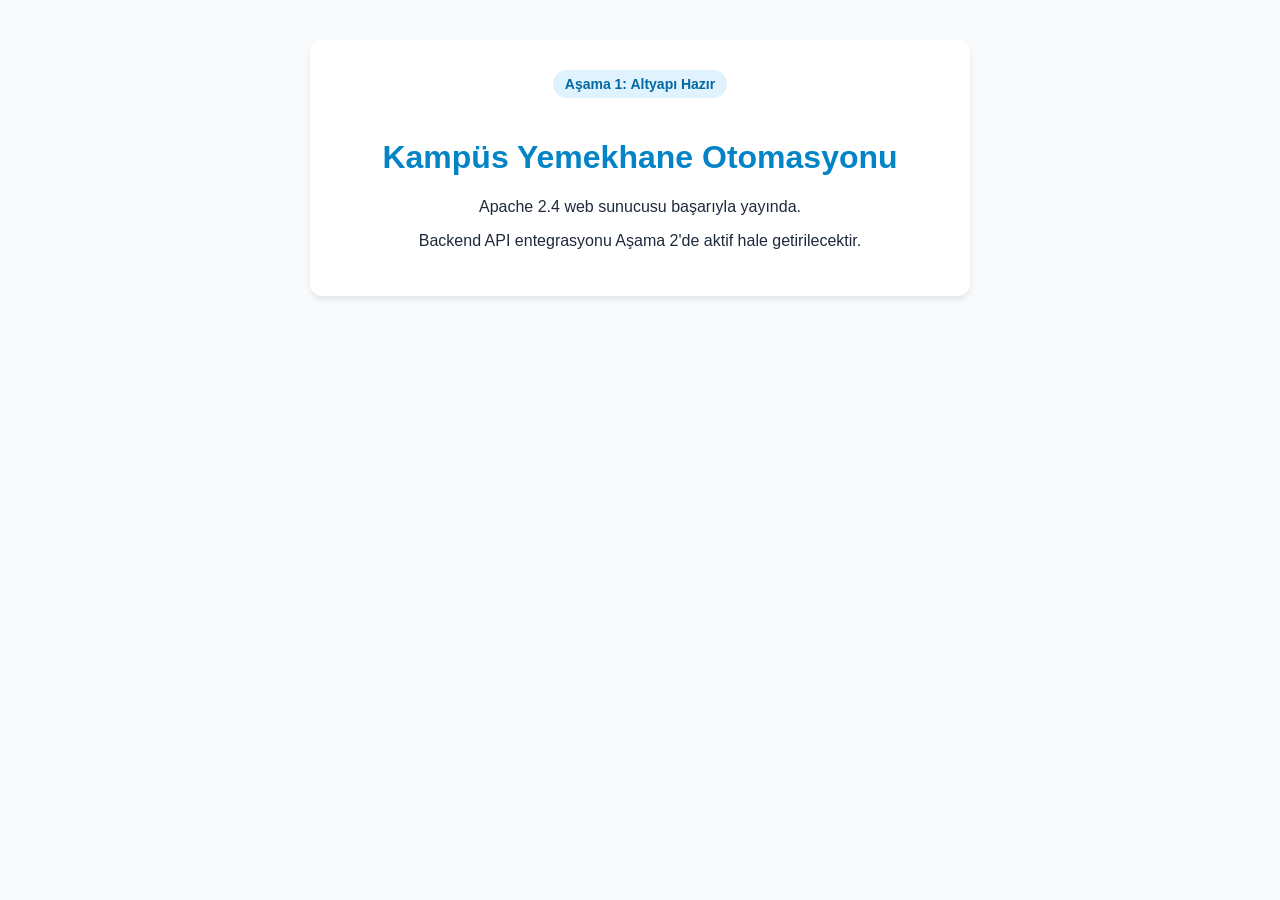
==== frontend/index.html @ dc7d5990 "feat(asama-1): docker compose altyapisi, sema, ornek veri ve GTID replikasyon kurulumu" ====
<!DOCTYPE html>
<html lang="tr">
<head>
    <meta charset="UTF-8">
    <meta name="viewport" content="width=device-width, initial-scale=1.0">
    <title>Kampüs Yemekhane Otomasyonu</title>
    <style>
        body {
            font-family: -apple-system, BlinkMacSystemFont, "Segoe UI", Roboto, sans-serif;
            margin: 0;
            padding: 40px 20px;
            background: #f8fafc;
            color: #1e293b;
            text-align: center;
        }
        .container {
            max-width: 600px;
            margin: 0 auto;
            background: #ffffff;
            padding: 30px;
            border-radius: 12px;
            box-shadow: 0 4px 6px -1px rgba(0, 0, 0, 0.1);
        }
        h1 { color: #0284c7; }
        .badge {
            display: inline-block;
            background: #e0f2fe;
            color: #0369a1;
            padding: 6px 12px;
            border-radius: 9999px;
            font-size: 14px;
            font-weight: 600;
            margin-bottom: 20px;
        }
    </style>
</head>
<body>
    <div class="container">
        <span class="badge">Aşama 1: Altyapı Hazır</span>
        <h1>Kampüs Yemekhane Otomasyonu</h1>
        <p>Apache 2.4 web sunucusu başarıyla yayında.</p>
        <p>Backend API entegrasyonu Aşama 2'de aktif hale getirilecektir.</p>
    </div>
</body>
</html>
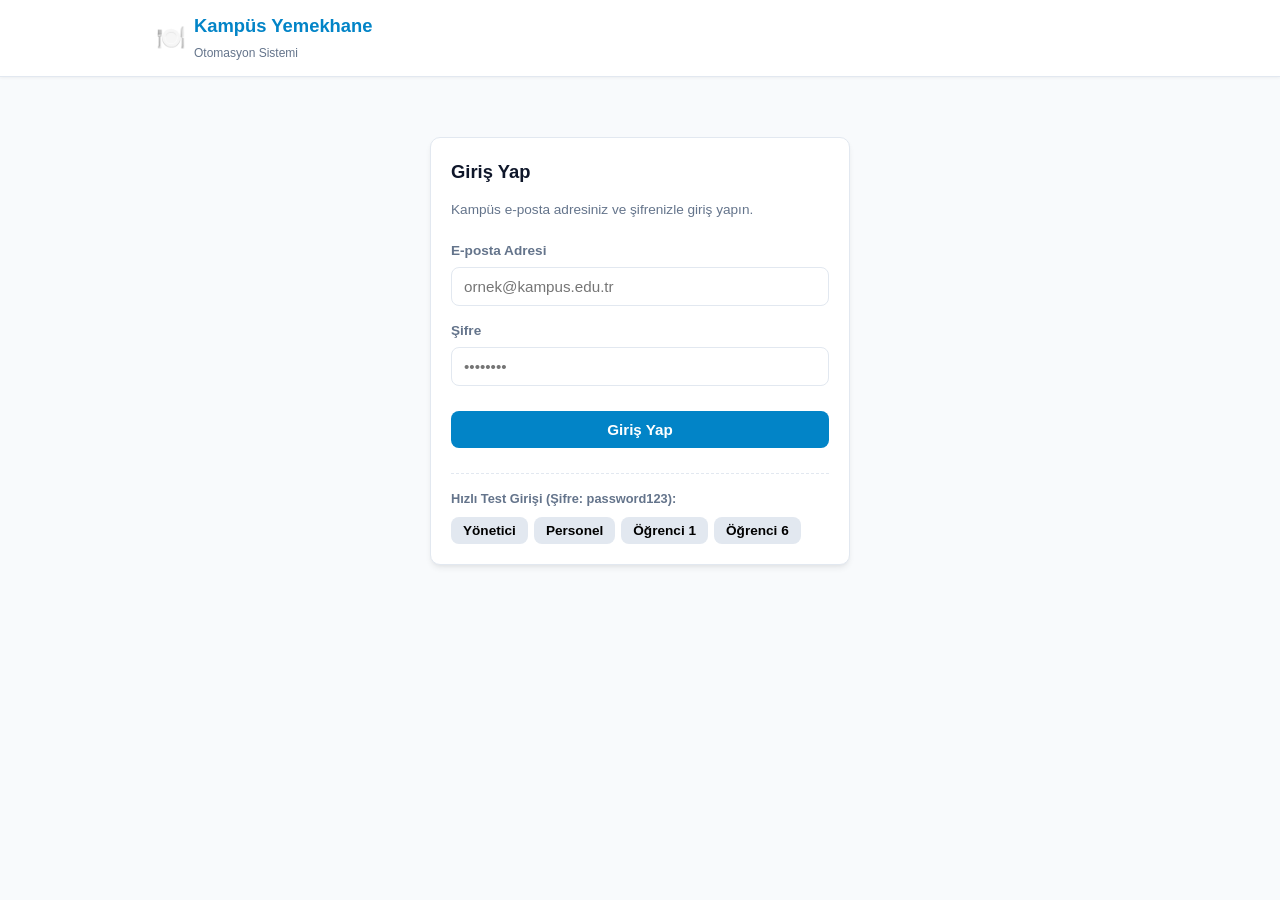
==== commit 70469dcc: "feat(asama-2): FastAPI katmanli mimari, SP entegrasyonu ve 7 duyarlı ekran" ====
--- a/frontend/index.html
+++ b/frontend/index.html
@@ -1,46 +1,254 @@
 <!DOCTYPE html>
 <html lang="tr">
 <head>
-    <meta charset="UTF-8">
-    <meta name="viewport" content="width=device-width, initial-scale=1.0">
-    <title>Kampüs Yemekhane Otomasyonu</title>
-    <style>
-        body {
-            font-family: -apple-system, BlinkMacSystemFont, "Segoe UI", Roboto, sans-serif;
-            margin: 0;
-            padding: 40px 20px;
-            background: #f8fafc;
-            color: #1e293b;
-            text-align: center;
-        }
-        .container {
-            max-width: 600px;
-            margin: 0 auto;
-            background: #ffffff;
-            padding: 30px;
-            border-radius: 12px;
-            box-shadow: 0 4px 6px -1px rgba(0, 0, 0, 0.1);
-        }
-        h1 { color: #0284c7; }
-        .badge {
-            display: inline-block;
-            background: #e0f2fe;
-            color: #0369a1;
-            padding: 6px 12px;
-            border-radius: 9999px;
-            font-size: 14px;
-            font-weight: 600;
-            margin-bottom: 20px;
-        }
-    </style>
+  <meta charset="UTF-8">
+  <meta name="viewport" content="width=device-width, initial-scale=1.0">
+  <title>Kampüs Yemekhane Otomasyonu</title>
+  <link rel="stylesheet" href="css/style.css">
 </head>
 <body>
-    <div class="container">
-        <span class="badge">Aşama 1: Altyapı Hazır</span>
-        <h1>Kampüs Yemekhane Otomasyonu</h1>
-        <p>Apache 2.4 web sunucusu başarıyla yayında.</p>
-        <p>Backend API entegrasyonu Aşama 2'de aktif hale getirilecektir.</p>
+
+  <!-- Toast Bildirim Alanı -->
+  <div id="toast-container"></div>
+
+  <!-- Üst Başlık (Header) -->
+  <header>
+    <div class="header-container">
+      <div class="logo-area">
+        <span style="font-size: 1.5rem;">🍽️</span>
+        <div>
+          <h1>Kampüs Yemekhane</h1>
+          <span style="font-size: 0.75rem; color: var(--text-muted);">Otomasyon Sistemi</span>
+        </div>
+      </div>
+
+      <!-- Giriş Yapan Kullanıcı Bilgisi -->
+      <div id="header-user-info" class="user-badge" style="display: none;">
+        <span id="user-balance" class="balance-pill">0.00 TL</span>
+        <span id="user-name" style="font-weight: 600; font-size: 0.9rem;"></span>
+        <span id="user-role" class="role-badge"></span>
+        <button class="btn btn-danger btn-sm" onclick="logout()">Çıkış</button>
+      </div>
     </div>
+  </header>
+
+  <!-- Navigasyon Sekmeleri -->
+  <nav id="main-nav" style="display: none;">
+    <div class="nav-container">
+      <button class="nav-tab active" data-screen="screen-today" onclick="showScreen('screen-today')">Günün Menüsü</button>
+      <button class="nav-tab" data-screen="screen-weekly" onclick="showScreen('screen-weekly')">Haftalık Menü</button>
+      <button class="nav-tab" data-screen="screen-reservations" onclick="showScreen('screen-reservations')">Rezervasyonlarım</button>
+      <button class="nav-tab" data-screen="screen-balance" onclick="showScreen('screen-balance')">Bakiye</button>
+      <button class="nav-tab" id="tab-admin" data-screen="screen-admin" style="display: none;" onclick="showScreen('screen-admin')">⚙️ Yönetici Paneli</button>
+    </div>
+  </nav>
+
+  <!-- Ana İçerik -->
+  <main>
+
+    <!-- 1. EKRAN: GİRİŞ YAP (LOGIN) -->
+    <section id="screen-login" class="screen active">
+      <div class="card" style="max-width: 420px; margin: 40px auto;">
+        <div class="card-title">Giriş Yap</div>
+        <p style="color: var(--text-muted); font-size: 0.85rem; margin-bottom: 20px;">
+          Kampüs e-posta adresiniz ve şifrenizle giriş yapın.
+        </p>
+
+        <form onsubmit="handleLogin(event)">
+          <div class="form-group">
+            <label for="login-email">E-posta Adresi</label>
+            <input type="email" id="login-email" required placeholder="ornek@kampus.edu.tr">
+          </div>
+          <div class="form-group">
+            <label for="login-password">Şifre</label>
+            <input type="password" id="login-password" required placeholder="••••••••">
+          </div>
+          <button type="submit" class="btn btn-primary" style="margin-top: 10px;">Giriş Yap</button>
+        </form>
+
+        <div style="margin-top: 25px; padding-top: 15px; border-top: 1px dashed var(--border);">
+          <span style="font-size: 0.8rem; font-weight: 600; color: var(--text-muted); display: block; margin-bottom: 8px;">
+            Hızlı Test Girişi (Şifre: password123):
+          </span>
+          <div style="display: flex; gap: 6px; flex-wrap: wrap;">
+            <button class="btn btn-sm" style="background: #e2e8f0;" onclick="handleQuickFill('admin@kampus.edu.tr')">Yönetici</button>
+            <button class="btn btn-sm" style="background: #e2e8f0;" onclick="handleQuickFill('personel1@kampus.edu.tr')">Personel</button>
+            <button class="btn btn-sm" style="background: #e2e8f0;" onclick="handleQuickFill('ogrenci1@kampus.edu.tr')">Öğrenci 1</button>
+            <button class="btn btn-sm" style="background: #e2e8f0;" onclick="handleQuickFill('ogrenci6@kampus.edu.tr')">Öğrenci 6</button>
+          </div>
+        </div>
+      </div>
+    </section>
+
+    <!-- 2. EKRAN: GÜNÜN MENÜSÜ -->
+    <section id="screen-today" class="screen">
+      <div class="card" style="margin-bottom: 15px; padding: 15px;">
+        <div style="display: grid; grid-template-columns: repeat(auto-fit, minmax(180px, 1fr)); gap: 12px;">
+          <div>
+            <label>Yemekhane</label>
+            <select id="today-yh-select" onchange="loadDailyMenu()">
+              <option value="1">Merkez Yemekhanesi (400 Kişi)</option>
+              <option value="2">Mühendislik Yemekhanesi (60 Kişi)</option>
+            </select>
+          </div>
+          <div>
+            <label>Öğün</label>
+            <select id="today-ogun-select" onchange="loadDailyMenu()">
+              <option value="1">Kahvaltı (Son: 07:00)</option>
+              <option value="2" selected>Öğle (Son: 10:00)</option>
+              <option value="3">Akşam (Son: 15:00)</option>
+            </select>
+          </div>
+          <div>
+            <label>Tarih</label>
+            <input type="date" id="today-date-picker" onchange="loadDailyMenu()">
+          </div>
+        </div>
+      </div>
+
+      <div id="daily-menu-content">
+        <!-- Dinamik Menü Kartı Gelecek -->
+      </div>
+    </section>
+
+    <!-- 3. EKRAN: HAFTALIK MENÜ VE REZERVASYON -->
+    <section id="screen-weekly" class="screen">
+      <div class="card" style="margin-bottom: 15px; padding: 15px;">
+        <div style="display: flex; justify-content: space-between; align-items: center; flex-wrap: wrap; gap: 10px;">
+          <div>
+            <label>Yemekhane Seçimi</label>
+            <select id="weekly-yh-select" onchange="loadWeeklyMenus()" style="min-width: 220px;">
+              <option value="1">Merkez Yemekhanesi</option>
+              <option value="2">Mühendislik Yemekhanesi</option>
+            </select>
+          </div>
+          <button class="btn btn-primary btn-sm" onclick="loadWeeklyMenus()">Yenile</button>
+        </div>
+      </div>
+
+      <div id="weekly-menu-list">
+        <!-- Dinamik Haftalık Menü Kartları Gelecek -->
+      </div>
+    </section>
+
+    <!-- 4. EKRAN: REZERVASYONLARIM -->
+    <section id="screen-reservations" class="screen">
+      <div class="card-title">Rezervasyonlarım</div>
+      <div id="reservations-list">
+        <!-- Rezervasyon Kartları Gelecek -->
+      </div>
+    </section>
+
+    <!-- 5. EKRAN: BAKİYE YÖNETİMİ & HAREKET GEÇMİŞİ -->
+    <section id="screen-balance" class="screen">
+      <div class="card" style="text-align: center; padding: 30px 20px;">
+        <span style="font-size: 0.9rem; color: var(--text-muted); font-weight: 600;">GÜNCEL BAKİYENİZ</span>
+        <div id="balance-current-display" style="font-size: 2.5rem; font-weight: 800; color: var(--success); margin: 10px 0;">
+          0.00 TL
+        </div>
+
+        <div style="margin-top: 20px;">
+          <label style="margin-bottom: 10px;">Hızlı Bakiye Yükle (Stored Procedure):</label>
+          <div style="display: flex; gap: 10px; justify-content: center; flex-wrap: wrap;">
+            <button class="btn btn-primary btn-sm" onclick="handleTopUp(50)">+50 TL</button>
+            <button class="btn btn-primary btn-sm" onclick="handleTopUp(100)">+100 TL</button>
+            <button class="btn btn-primary btn-sm" onclick="handleTopUp(200)">+200 TL</button>
+            <button class="btn btn-primary btn-sm" onclick="handleTopUp(500)">+500 TL</button>
+          </div>
+        </div>
+      </div>
+
+      <div class="card">
+        <div class="card-title">Bakiye Hareket Geçmişi</div>
+        <div id="balance-history-list">
+          <!-- Hareket Listesi Gelecek -->
+        </div>
+      </div>
+    </section>
+
+    <!-- 6. EKRAN: DEĞERLENDİRME -->
+    <section id="screen-review" class="screen">
+      <div class="card" style="max-width: 500px; margin: 0 auto 20px auto;">
+        <div class="card-title">Menüyü Değerlendir</div>
+        <form onsubmit="handleSendReview(event)">
+          <input type="hidden" id="review-menu-id">
+          <div class="form-group">
+            <label>Puanınız (1 - 5 Yıldız)</label>
+            <select id="review-rating">
+              <option value="5">⭐⭐⭐⭐⭐ 5 - Mükemmel</option>
+              <option value="4">⭐⭐⭐⭐ 4 - Çok İyi</option>
+              <option value="3">⭐⭐⭐ 3 - Orta</option>
+              <option value="2">⭐⭐ 2 - Geliştirilmeli</option>
+              <option value="1">⭐ 1 - Kötü</option>
+            </select>
+          </div>
+          <div class="form-group">
+            <label>Yorumunuz (İsteğe bağlı)</label>
+            <textarea id="review-comment" rows="3" placeholder="Yemekler nasıldı, lezzet ve porsiyon nasıldı?"></textarea>
+          </div>
+          <button type="submit" class="btn btn-primary">Değerlendirmeyi Gönder</button>
+          <button type="button" class="btn btn-sm" style="background: transparent; color: var(--text-muted); margin-top: 8px;" onclick="showScreen('screen-reservations')">İptal / Geri Dön</button>
+        </form>
+      </div>
+
+      <div class="card" style="max-width: 500px; margin: 0 auto;">
+        <div class="card-title">Bu Menüye Yapılan Diğer Yorumlar</div>
+        <div id="menu-reviews-list"></div>
+      </div>
+    </section>
+
+    <!-- 7. EKRAN: YÖNETİCİ PANELİ -->
+    <section id="screen-admin" class="screen">
+      <div class="card">
+        <div class="card-title">Yeni Menü Oluştur (Cache Invalidation Tetikler)</div>
+        <form onsubmit="handleCreateMenu(event)">
+          <div style="display: grid; grid-template-columns: repeat(auto-fit, minmax(180px, 1fr)); gap: 12px;">
+            <div class="form-group">
+              <label>Yemekhane</label>
+              <select id="admin-yh-select">
+                <option value="1">Merkez Yemekhanesi</option>
+                <option value="2">Mühendislik Yemekhanesi</option>
+              </select>
+            </div>
+            <div class="form-group">
+              <label>Tarih</label>
+              <input type="date" id="admin-menu-date" required>
+            </div>
+            <div class="form-group">
+              <label>Öğün</label>
+              <select id="admin-ogun-select">
+                <option value="1">Kahvaltı</option>
+                <option value="2">Öğle</option>
+                <option value="3">Akşam</option>
+              </select>
+            </div>
+            <div class="form-group">
+              <label>Öğrenci Fiyatı (TL)</label>
+              <input type="number" id="admin-price-student" step="0.5" value="45.0" required>
+            </div>
+            <div class="form-group">
+              <label>Personel Fiyatı (TL)</label>
+              <input type="number" id="admin-price-staff" step="0.5" value="90.0" required>
+            </div>
+          </div>
+
+          <div class="form-group">
+            <label>Menü Yemekleri (Ctrl veya Shift ile çoklu seçin)</label>
+            <select id="admin-dishes-select" multiple size="7" style="height: 160px;"></select>
+          </div>
+
+          <button type="submit" class="btn btn-primary">Menüyü Kaydet ve Yayınla</button>
+        </form>
+      </div>
+
+      <div class="card">
+        <div class="card-title">Menü Bazında Doluluk ve Puan İstatistikleri (View Raporu)</div>
+        <div id="admin-stats-table"></div>
+      </div>
+    </section>
+
+  </main>
+
+  <script src="js/app.js"></script>
 </body>
 </html>
-
--- a/frontend/css/style.css
+++ b/frontend/css/style.css
@@ -0,0 +1,372 @@
+:root {
+  --primary: #0284c7;
+  --primary-hover: #0369a1;
+  --primary-light: #e0f2fe;
+  --success: #16a34a;
+  --success-light: #dcfce7;
+  --danger: #dc2626;
+  --danger-light: #fee2e2;
+  --warning: #d97706;
+  --warning-light: #fef3c7;
+  --bg: #f8fafc;
+  --card-bg: #ffffff;
+  --text: #0f172a;
+  --text-muted: #64748b;
+  --border: #e2e8f0;
+  --radius: 10px;
+  --shadow: 0 4px 6px -1px rgba(0, 0, 0, 0.07), 0 2px 4px -2px rgba(0, 0, 0, 0.05);
+}
+
+* {
+  box-sizing: border-box;
+  margin: 0;
+  padding: 0;
+}
+
+body {
+  font-family: -apple-system, BlinkMacSystemFont, "Segoe UI", Roboto, "Helvetica Neue", sans-serif;
+  background-color: var(--bg);
+  color: var(--text);
+  line-height: 1.5;
+  min-height: 100vh;
+  display: flex;
+  flex-direction: column;
+}
+
+/* Header & Nav */
+header {
+  background: #ffffff;
+  border-bottom: 1px solid var(--border);
+  position: sticky;
+  top: 0;
+  z-index: 50;
+  box-shadow: 0 1px 3px 0 rgba(0, 0, 0, 0.05);
+}
+
+.header-container {
+  max-width: 1000px;
+  margin: 0 auto;
+  padding: 12px 16px;
+  display: flex;
+  justify-content: space-between;
+  align-items: center;
+  flex-wrap: wrap;
+  gap: 10px;
+}
+
+.logo-area {
+  display: flex;
+  align-items: center;
+  gap: 8px;
+}
+
+.logo-area h1 {
+  font-size: 1.15rem;
+  font-weight: 700;
+  color: var(--primary);
+}
+
+.user-badge {
+  display: flex;
+  align-items: center;
+  gap: 10px;
+}
+
+.balance-pill {
+  background: var(--success-light);
+  color: var(--success);
+  font-weight: 700;
+  padding: 4px 10px;
+  border-radius: 9999px;
+  font-size: 0.85rem;
+  border: 1px solid #bbf7d0;
+}
+
+.role-badge {
+  background: var(--primary-light);
+  color: var(--primary);
+  font-size: 0.75rem;
+  font-weight: 600;
+  padding: 2px 8px;
+  border-radius: 6px;
+  text-transform: capitalize;
+}
+
+nav {
+  background: #ffffff;
+  border-bottom: 1px solid var(--border);
+  overflow-x: auto;
+  white-space: nowrap;
+}
+
+.nav-container {
+  max-width: 1000px;
+  margin: 0 auto;
+  display: flex;
+  padding: 0 12px;
+}
+
+.nav-tab {
+  padding: 12px 16px;
+  border: none;
+  background: transparent;
+  color: var(--text-muted);
+  font-weight: 600;
+  font-size: 0.9rem;
+  cursor: pointer;
+  border-bottom: 2px solid transparent;
+  transition: all 0.2s ease;
+}
+
+.nav-tab:hover {
+  color: var(--primary);
+}
+
+.nav-tab.active {
+  color: var(--primary);
+  border-bottom-color: var(--primary);
+}
+
+/* Container */
+main {
+  max-width: 1000px;
+  width: 100%;
+  margin: 0 auto;
+  padding: 20px 16px;
+  flex: 1;
+}
+
+.screen {
+  display: none;
+}
+
+.screen.active {
+  display: block;
+}
+
+/* Cards & Forms */
+.card {
+  background: var(--card-bg);
+  border: 1px solid var(--border);
+  border-radius: var(--radius);
+  padding: 20px;
+  margin-bottom: 20px;
+  box-shadow: var(--shadow);
+}
+
+.card-title {
+  font-size: 1.15rem;
+  font-weight: 700;
+  margin-bottom: 15px;
+  color: var(--text);
+  display: flex;
+  justify-content: space-between;
+  align-items: center;
+}
+
+.form-group {
+  margin-bottom: 15px;
+}
+
+label {
+  display: block;
+  font-size: 0.85rem;
+  font-weight: 600;
+  margin-bottom: 6px;
+  color: var(--text-muted);
+}
+
+input, select, textarea {
+  width: 100%;
+  padding: 10px 12px;
+  border: 1px solid var(--border);
+  border-radius: 8px;
+  font-size: 0.95rem;
+  color: var(--text);
+  background: #ffffff;
+  transition: border-color 0.15s ease;
+}
+
+input:focus, select:focus, textarea:focus {
+  outline: none;
+  border-color: var(--primary);
+  box-shadow: 0 0 0 3px rgba(2, 132, 199, 0.15);
+}
+
+.btn {
+  display: inline-flex;
+  align-items: center;
+  justify-content: center;
+  padding: 10px 16px;
+  font-size: 0.95rem;
+  font-weight: 600;
+  border-radius: 8px;
+  border: none;
+  cursor: pointer;
+  transition: background 0.15s ease;
+  width: 100%;
+}
+
+.btn-primary {
+  background: var(--primary);
+  color: #ffffff;
+}
+
+.btn-primary:hover:not(:disabled) {
+  background: var(--primary-hover);
+}
+
+.btn-danger {
+  background: var(--danger);
+  color: #ffffff;
+}
+
+.btn-danger:hover:not(:disabled) {
+  background: #b91c1c;
+}
+
+.btn-success {
+  background: var(--success);
+  color: #ffffff;
+}
+
+.btn:disabled {
+  opacity: 0.55;
+  cursor: not-allowed;
+}
+
+.btn-sm {
+  padding: 6px 12px;
+  font-size: 0.85rem;
+  width: auto;
+}
+
+/* Menü Öğeleri Listesi */
+.dish-list {
+  list-style: none;
+  margin: 15px 0;
+}
+
+.dish-item {
+  display: flex;
+  justify-content: space-between;
+  align-items: center;
+  padding: 10px 0;
+  border-bottom: 1px solid var(--border);
+}
+
+.dish-item:last-child {
+  border-bottom: none;
+}
+
+.dish-name {
+  font-weight: 600;
+}
+
+.dish-category {
+  font-size: 0.75rem;
+  color: var(--text-muted);
+  display: block;
+}
+
+.dish-cal {
+  font-size: 0.85rem;
+  color: var(--text-muted);
+}
+
+/* Badges */
+.badge-group {
+  display: flex;
+  flex-wrap: wrap;
+  gap: 6px;
+  margin: 10px 0;
+}
+
+.badge {
+  font-size: 0.75rem;
+  padding: 3px 8px;
+  border-radius: 9999px;
+  font-weight: 600;
+}
+
+.badge-veg {
+  background: #dcfce7;
+  color: #15803d;
+}
+
+.badge-allergen {
+  background: #fee2e2;
+  color: #b91c1c;
+}
+
+.badge-info {
+  background: var(--primary-light);
+  color: var(--primary);
+}
+
+/* Grid & Responsive */
+.grid-2 {
+  display: grid;
+  grid-template-columns: repeat(auto-fit, minmax(280px, 1fr));
+  gap: 15px;
+}
+
+.schedule-card {
+  border: 1px solid var(--border);
+  border-radius: var(--radius);
+  padding: 15px;
+  background: #ffffff;
+  display: flex;
+  flex-direction: column;
+  justify-content: space-between;
+}
+
+/* Toast Notifications */
+#toast-container {
+  position: fixed;
+  bottom: 20px;
+  right: 20px;
+  z-index: 9999;
+  display: flex;
+  flex-direction: column;
+  gap: 8px;
+}
+
+.toast {
+  padding: 12px 18px;
+  border-radius: 8px;
+  color: #ffffff;
+  font-size: 0.9rem;
+  font-weight: 600;
+  box-shadow: 0 4px 12px rgba(0, 0, 0, 0.15);
+  animation: slideIn 0.25s ease-out;
+  max-width: 320px;
+}
+
+.toast-success { background: var(--success); }
+.toast-error { background: var(--danger); }
+.toast-info { background: var(--primary); }
+
+@keyframes slideIn {
+  from { transform: translateX(100%); opacity: 0; }
+  to { transform: translateX(0); opacity: 1; }
+}
+
+/* Mobile Optimizations (approx 400px) */
+@media (max-width: 600px) {
+  .header-container {
+    flex-direction: column;
+    align-items: flex-start;
+  }
+  .nav-container {
+    padding: 0 8px;
+  }
+  .nav-tab {
+    padding: 10px 12px;
+    font-size: 0.85rem;
+  }
+  .card {
+    padding: 16px;
+  }
+}
+
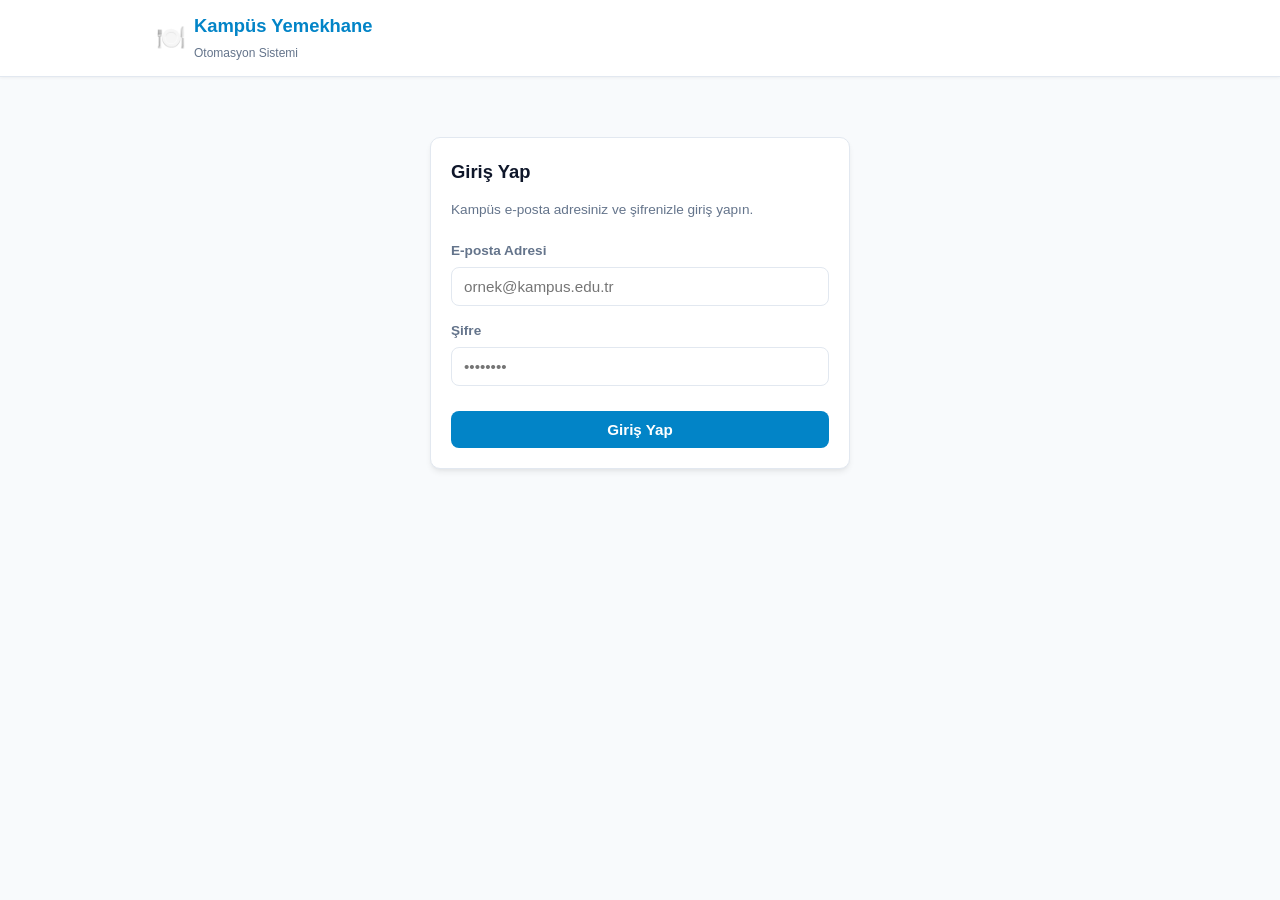
==== commit 5f812ace: "chore: son teslim temizligi, guvenlik iyilestirmeleri ve PDF raporu" ====
--- a/frontend/index.html
+++ b/frontend/index.html
@@ -9,7 +9,7 @@
 <body>
 
   <!-- Toast Bildirim Alanı -->
-  <div id="toast-container"></div>
+  <div id="toast-container" aria-live="polite"></div>
 
   <!-- Üst Başlık (Header) -->
   <header>
@@ -27,7 +27,7 @@
         <span id="user-balance" class="balance-pill">0.00 TL</span>
         <span id="user-name" style="font-weight: 600; font-size: 0.9rem;"></span>
         <span id="user-role" class="role-badge"></span>
-        <button class="btn btn-danger btn-sm" onclick="logout()">Çıkış</button>
+        <button type="button" class="btn btn-danger btn-sm" onclick="logout()">Çıkış</button>
       </div>
     </div>
   </header>
@@ -35,18 +35,19 @@
   <!-- Navigasyon Sekmeleri -->
   <nav id="main-nav" style="display: none;">
     <div class="nav-container">
-      <button class="nav-tab active" data-screen="screen-today" onclick="showScreen('screen-today')">Günün Menüsü</button>
-      <button class="nav-tab" data-screen="screen-weekly" onclick="showScreen('screen-weekly')">Haftalık Menü</button>
-      <button class="nav-tab" data-screen="screen-reservations" onclick="showScreen('screen-reservations')">Rezervasyonlarım</button>
-      <button class="nav-tab" data-screen="screen-balance" onclick="showScreen('screen-balance')">Bakiye</button>
-      <button class="nav-tab" id="tab-admin" data-screen="screen-admin" style="display: none;" onclick="showScreen('screen-admin')">⚙️ Yönetici Paneli</button>
+      <button type="button" class="nav-tab active" data-screen="screen-today" onclick="showScreen('screen-today')">Günün Menüsü</button>
+      <button type="button" class="nav-tab" data-screen="screen-weekly" onclick="showScreen('screen-weekly')">Haftalık Menü</button>
+      <button type="button" class="nav-tab" data-screen="screen-reservations" onclick="showScreen('screen-reservations')">Rezervasyonlarım</button>
+      <button type="button" class="nav-tab" data-screen="screen-balance" onclick="showScreen('screen-balance')">Bakiye</button>
+      <button type="button" class="nav-tab" data-screen="screen-allergens" onclick="showScreen('screen-allergens')">⚠️ Alerjenlerim</button>
+      <button type="button" class="nav-tab" id="tab-admin" data-screen="screen-admin" style="display: none;" onclick="showScreen('screen-admin')">⚙️ Yönetici Paneli</button>
     </div>
   </nav>
 
   <!-- Ana İçerik -->
   <main>
 
-    <!-- 1. EKRAN: GİRİŞ YAP (LOGIN) -->
+    <!-- Giriş Ekranı -->
     <section id="screen-login" class="screen active">
       <div class="card" style="max-width: 420px; margin: 40px auto;">
         <div class="card-title">Giriş Yap</div>
@@ -65,34 +66,22 @@
           </div>
           <button type="submit" class="btn btn-primary" style="margin-top: 10px;">Giriş Yap</button>
         </form>
-
-        <div style="margin-top: 25px; padding-top: 15px; border-top: 1px dashed var(--border);">
-          <span style="font-size: 0.8rem; font-weight: 600; color: var(--text-muted); display: block; margin-bottom: 8px;">
-            Hızlı Test Girişi (Şifre: password123):
-          </span>
-          <div style="display: flex; gap: 6px; flex-wrap: wrap;">
-            <button class="btn btn-sm" style="background: #e2e8f0;" onclick="handleQuickFill('admin@kampus.edu.tr')">Yönetici</button>
-            <button class="btn btn-sm" style="background: #e2e8f0;" onclick="handleQuickFill('personel1@kampus.edu.tr')">Personel</button>
-            <button class="btn btn-sm" style="background: #e2e8f0;" onclick="handleQuickFill('ogrenci1@kampus.edu.tr')">Öğrenci 1</button>
-            <button class="btn btn-sm" style="background: #e2e8f0;" onclick="handleQuickFill('ogrenci6@kampus.edu.tr')">Öğrenci 6</button>
-          </div>
-        </div>
-      </div>
-    </section>
-
-    <!-- 2. EKRAN: GÜNÜN MENÜSÜ -->
+      </div>
+    </section>
+
+    <!-- Günün Menüsü -->
     <section id="screen-today" class="screen">
       <div class="card" style="margin-bottom: 15px; padding: 15px;">
         <div style="display: grid; grid-template-columns: repeat(auto-fit, minmax(180px, 1fr)); gap: 12px;">
           <div>
-            <label>Yemekhane</label>
+            <label for="today-yh-select">Yemekhane</label>
             <select id="today-yh-select" onchange="loadDailyMenu()">
               <option value="1">Merkez Yemekhanesi (400 Kişi)</option>
               <option value="2">Mühendislik Yemekhanesi (60 Kişi)</option>
             </select>
           </div>
           <div>
-            <label>Öğün</label>
+            <label for="today-ogun-select">Öğün</label>
             <select id="today-ogun-select" onchange="loadDailyMenu()">
               <option value="1">Kahvaltı (Son: 07:00)</option>
               <option value="2" selected>Öğle (Son: 10:00)</option>
@@ -100,7 +89,7 @@
             </select>
           </div>
           <div>
-            <label>Tarih</label>
+            <label for="today-date-picker">Tarih</label>
             <input type="date" id="today-date-picker" onchange="loadDailyMenu()">
           </div>
         </div>
@@ -111,18 +100,18 @@
       </div>
     </section>
 
-    <!-- 3. EKRAN: HAFTALIK MENÜ VE REZERVASYON -->
+    <!-- Haftalık Menü -->
     <section id="screen-weekly" class="screen">
       <div class="card" style="margin-bottom: 15px; padding: 15px;">
-        <div style="display: flex; justify-content: space-between; align-items: center; flex-wrap: wrap; gap: 10px;">
-          <div>
-            <label>Yemekhane Seçimi</label>
-            <select id="weekly-yh-select" onchange="loadWeeklyMenus()" style="min-width: 220px;">
+        <div class="row-between" style="gap: 10px;">
+          <div style="flex: 1; min-width: 180px;">
+            <label for="weekly-yh-select">Yemekhane Seçimi</label>
+            <select id="weekly-yh-select" onchange="loadWeeklyMenus()">
               <option value="1">Merkez Yemekhanesi</option>
               <option value="2">Mühendislik Yemekhanesi</option>
             </select>
           </div>
-          <button class="btn btn-primary btn-sm" onclick="loadWeeklyMenus()">Yenile</button>
+          <button type="button" class="btn btn-primary btn-sm" onclick="loadWeeklyMenus()">Yenile</button>
         </div>
       </div>
 
@@ -131,7 +120,7 @@
       </div>
     </section>
 
-    <!-- 4. EKRAN: REZERVASYONLARIM -->
+    <!-- Rezervasyonlarım -->
     <section id="screen-reservations" class="screen">
       <div class="card-title">Rezervasyonlarım</div>
       <div id="reservations-list">
@@ -139,7 +128,7 @@
       </div>
     </section>
 
-    <!-- 5. EKRAN: BAKİYE YÖNETİMİ & HAREKET GEÇMİŞİ -->
+    <!-- Bakiye Yönetimi -->
     <section id="screen-balance" class="screen">
       <div class="card" style="text-align: center; padding: 30px 20px;">
         <span style="font-size: 0.9rem; color: var(--text-muted); font-weight: 600;">GÜNCEL BAKİYENİZ</span>
@@ -148,12 +137,12 @@
         </div>
 
         <div style="margin-top: 20px;">
-          <label style="margin-bottom: 10px;">Hızlı Bakiye Yükle (Stored Procedure):</label>
+          <span style="display: block; font-size: 0.85rem; font-weight: 600; color: var(--text-muted); margin-bottom: 10px;">Hızlı Bakiye Yükle:</span>
           <div style="display: flex; gap: 10px; justify-content: center; flex-wrap: wrap;">
-            <button class="btn btn-primary btn-sm" onclick="handleTopUp(50)">+50 TL</button>
-            <button class="btn btn-primary btn-sm" onclick="handleTopUp(100)">+100 TL</button>
-            <button class="btn btn-primary btn-sm" onclick="handleTopUp(200)">+200 TL</button>
-            <button class="btn btn-primary btn-sm" onclick="handleTopUp(500)">+500 TL</button>
+            <button type="button" class="btn btn-primary btn-sm" onclick="handleTopUp(50)">+50 TL</button>
+            <button type="button" class="btn btn-primary btn-sm" onclick="handleTopUp(100)">+100 TL</button>
+            <button type="button" class="btn btn-primary btn-sm" onclick="handleTopUp(200)">+200 TL</button>
+            <button type="button" class="btn btn-primary btn-sm" onclick="handleTopUp(500)">+500 TL</button>
           </div>
         </div>
       </div>
@@ -166,14 +155,14 @@
       </div>
     </section>
 
-    <!-- 6. EKRAN: DEĞERLENDİRME -->
+    <!-- Değerlendirme Ekranı -->
     <section id="screen-review" class="screen">
       <div class="card" style="max-width: 500px; margin: 0 auto 20px auto;">
         <div class="card-title">Menüyü Değerlendir</div>
         <form onsubmit="handleSendReview(event)">
           <input type="hidden" id="review-menu-id">
           <div class="form-group">
-            <label>Puanınız (1 - 5 Yıldız)</label>
+            <label for="review-rating">Puanınız (1 - 5 Yıldız)</label>
             <select id="review-rating">
               <option value="5">⭐⭐⭐⭐⭐ 5 - Mükemmel</option>
               <option value="4">⭐⭐⭐⭐ 4 - Çok İyi</option>
@@ -183,7 +172,7 @@
             </select>
           </div>
           <div class="form-group">
-            <label>Yorumunuz (İsteğe bağlı)</label>
+            <label for="review-comment">Yorumunuz (İsteğe bağlı)</label>
             <textarea id="review-comment" rows="3" placeholder="Yemekler nasıldı, lezzet ve porsiyon nasıldı?"></textarea>
           </div>
           <button type="submit" class="btn btn-primary">Değerlendirmeyi Gönder</button>
@@ -197,25 +186,68 @@
       </div>
     </section>
 
-    <!-- 7. EKRAN: YÖNETİCİ PANELİ -->
+    <!-- Alerjen Tercihleri -->
+    <section id="screen-allergens" class="screen">
+      <div class="card" style="max-width: 600px; margin: 0 auto;">
+        <div class="card-title">⚠️ Kişisel Alerjen Tercihlerim</div>
+        <p style="font-size: 0.85rem; color: var(--text-muted); margin-bottom: 15px;">
+          Hassasiyetiniz olan alerjenleri seçin. Menüde bu maddeleri içeren yemekler olduğunda sistem sizi otomatik olarak uyaracaktır.
+        </p>
+        <div id="allergens-checkbox-list" style="display: grid; grid-template-columns: repeat(auto-fit, minmax(160px, 1fr)); gap: 10px; margin-bottom: 20px;">
+          <!-- Dinamik Checkbox Listesi -->
+        </div>
+        <button type="button" class="btn btn-primary" onclick="saveUserAllergens()">Alerjen Tercihlerimi Kaydet</button>
+      </div>
+    </section>
+
+    <!-- Yönetici Paneli -->
     <section id="screen-admin" class="screen">
+      <div id="admin-edit-card" class="card" style="display: none; border-color: var(--primary);">
+        <div class="card-title">
+          <span id="admin-edit-title">Menü Düzenle</span>
+          <button type="button" class="btn btn-secondary btn-sm" onclick="cancelEditMenu()">İptal</button>
+        </div>
+        <div id="admin-edit-meta" class="admin-edit-meta"></div>
+        <form onsubmit="handleUpdateMenu(event)" novalidate>
+          <input type="hidden" id="admin-edit-menu-id">
+          <div style="display: grid; grid-template-columns: repeat(auto-fit, minmax(180px, 1fr)); gap: 12px;">
+            <div class="form-group">
+              <label for="admin-edit-price-student">Öğrenci Fiyatı (TL)</label>
+              <input type="number" id="admin-edit-price-student" step="0.01" min="0.01" required>
+            </div>
+            <div class="form-group">
+              <label for="admin-edit-price-staff">Personel Fiyatı (TL)</label>
+              <input type="number" id="admin-edit-price-staff" step="0.01" min="0.01" required>
+            </div>
+          </div>
+          <div class="form-group">
+            <span style="display: block; font-size: 0.85rem; font-weight: 600; margin-bottom: 6px; color: var(--text-muted);">Menü Yemekleri (Birden fazla seçebilirsiniz)</span>
+            <div id="admin-edit-dishes" class="dish-checkbox-list"></div>
+          </div>
+          <div class="action-row">
+            <button type="submit" class="btn btn-primary" style="flex: 1;">Değişiklikleri Kaydet</button>
+            <button type="button" class="btn btn-secondary" style="flex: 1;" onclick="cancelEditMenu()">İptal</button>
+          </div>
+        </form>
+      </div>
+
       <div class="card">
-        <div class="card-title">Yeni Menü Oluştur (Cache Invalidation Tetikler)</div>
-        <form onsubmit="handleCreateMenu(event)">
+        <div class="card-title">Yeni Menü Oluştur</div>
+        <form onsubmit="handleCreateMenu(event)" novalidate>
           <div style="display: grid; grid-template-columns: repeat(auto-fit, minmax(180px, 1fr)); gap: 12px;">
             <div class="form-group">
-              <label>Yemekhane</label>
+              <label for="admin-yh-select">Yemekhane</label>
               <select id="admin-yh-select">
                 <option value="1">Merkez Yemekhanesi</option>
                 <option value="2">Mühendislik Yemekhanesi</option>
               </select>
             </div>
             <div class="form-group">
-              <label>Tarih</label>
+              <label for="admin-menu-date">Tarih</label>
               <input type="date" id="admin-menu-date" required>
             </div>
             <div class="form-group">
-              <label>Öğün</label>
+              <label for="admin-ogun-select">Öğün</label>
               <select id="admin-ogun-select">
                 <option value="1">Kahvaltı</option>
                 <option value="2">Öğle</option>
@@ -223,17 +255,17 @@
               </select>
             </div>
             <div class="form-group">
-              <label>Öğrenci Fiyatı (TL)</label>
-              <input type="number" id="admin-price-student" step="0.5" value="45.0" required>
-            </div>
-            <div class="form-group">
-              <label>Personel Fiyatı (TL)</label>
-              <input type="number" id="admin-price-staff" step="0.5" value="90.0" required>
-            </div>
-          </div>
-
-          <div class="form-group">
-            <label>Menü Yemekleri (Ctrl veya Shift ile çoklu seçin)</label>
+              <label for="admin-price-student">Öğrenci Fiyatı (TL)</label>
+              <input type="number" id="admin-price-student" step="0.01" min="0.01" value="45.0" required>
+            </div>
+            <div class="form-group">
+              <label for="admin-price-staff">Personel Fiyatı (TL)</label>
+              <input type="number" id="admin-price-staff" step="0.01" min="0.01" value="90.0" required>
+            </div>
+          </div>
+
+          <div class="form-group">
+            <label for="admin-dishes-select">Menü Yemekleri (Ctrl veya Shift ile çoklu seçin)</label>
             <select id="admin-dishes-select" multiple size="7" style="height: 160px;"></select>
           </div>
 
@@ -242,7 +274,7 @@
       </div>
 
       <div class="card">
-        <div class="card-title">Menü Bazında Doluluk ve Puan İstatistikleri (View Raporu)</div>
+        <div class="card-title">Menü Doluluk ve Değerlendirme İstatistikleri</div>
         <div id="admin-stats-table"></div>
       </div>
     </section>
--- a/frontend/css/style.css
+++ b/frontend/css/style.css
@@ -69,7 +69,8 @@
 .user-badge {
   display: flex;
   align-items: center;
-  gap: 10px;
+  flex-wrap: wrap;
+  gap: 8px;
 }
 
 .balance-pill {
@@ -162,6 +163,8 @@
   display: flex;
   justify-content: space-between;
   align-items: center;
+  flex-wrap: wrap;
+  gap: 8px;
 }
 
 .form-group {
@@ -187,10 +190,33 @@
   transition: border-color 0.15s ease;
 }
 
+input[type="radio"],
+input[type="checkbox"] {
+  width: auto;
+  padding: 0;
+  margin: 0;
+  flex-shrink: 0;
+  accent-color: var(--primary);
+  cursor: pointer;
+}
+
 input:focus, select:focus, textarea:focus {
   outline: none;
   border-color: var(--primary);
   box-shadow: 0 0 0 3px rgba(2, 132, 199, 0.15);
+}
+
+input[type="radio"]:focus,
+input[type="checkbox"]:focus {
+  box-shadow: none;
+}
+
+input[type="radio"]:focus-visible,
+input[type="checkbox"]:focus-visible,
+.btn:focus-visible,
+.nav-tab:focus-visible {
+  outline: 2px solid var(--primary);
+  outline-offset: 2px;
 }
 
 .btn {
@@ -216,6 +242,15 @@
   background: var(--primary-hover);
 }
 
+.btn-secondary {
+  background: #e2e8f0;
+  color: var(--text);
+}
+
+.btn-secondary:hover:not(:disabled) {
+  background: #cbd5e1;
+}
+
 .btn-danger {
   background: var(--danger);
   color: #ffffff;
@@ -241,6 +276,43 @@
   width: auto;
 }
 
+.row-between {
+  display: flex;
+  justify-content: space-between;
+  align-items: center;
+  flex-wrap: wrap;
+  gap: 8px;
+}
+
+.action-row {
+  display: flex;
+  flex-wrap: wrap;
+  gap: 10px;
+}
+
+.portion-box {
+  margin: 15px 0;
+  padding: 12px;
+  background: #f8fafc;
+  border: 1px solid var(--border);
+  border-radius: 8px;
+}
+
+.portion-option {
+  display: flex;
+  align-items: center;
+  gap: 8px;
+  margin-bottom: 0;
+  cursor: pointer;
+  color: var(--text);
+}
+
+.portion-note {
+  font-size: 0.82rem;
+  color: var(--text-muted);
+  margin-top: 6px;
+}
+
 /* Menü Öğeleri Listesi */
 .dish-list {
   list-style: none;
@@ -250,7 +322,8 @@
 .dish-item {
   display: flex;
   justify-content: space-between;
-  align-items: center;
+  align-items: flex-start;
+  gap: 12px;
   padding: 10px 0;
   border-bottom: 1px solid var(--border);
 }
@@ -259,8 +332,22 @@
   border-bottom: none;
 }
 
+.dish-item-warning {
+  background: #fef2f2;
+  border-left: 3px solid var(--danger);
+  padding: 10px 12px;
+  border-radius: 6px;
+  margin: 4px 0;
+}
+
+.dish-info {
+  flex: 1;
+  min-width: 0;
+}
+
 .dish-name {
   font-weight: 600;
+  word-break: break-word;
 }
 
 .dish-category {
@@ -269,9 +356,19 @@
   display: block;
 }
 
-.dish-cal {
+.dish-allergens {
+  display: flex;
+  flex-wrap: wrap;
+  gap: 4px;
+  margin-top: 4px;
+}
+
+.dish-cal,
+.balance-amount {
   font-size: 0.85rem;
   color: var(--text-muted);
+  white-space: nowrap;
+  flex-shrink: 0;
 }
 
 /* Badges */
@@ -299,15 +396,77 @@
   color: #b91c1c;
 }
 
+.badge-allergen-match {
+  background: var(--danger);
+  color: #ffffff;
+  font-weight: 700;
+}
+
 .badge-info {
   background: var(--primary-light);
   color: var(--primary);
 }
 
+/* Admin Edit & Table */
+.admin-edit-meta {
+  background: var(--primary-light);
+  color: #075985;
+  border: 1px solid #bae6fd;
+  border-radius: 8px;
+  padding: 10px 12px;
+  font-size: 0.85rem;
+  font-weight: 600;
+  margin-bottom: 15px;
+  word-break: break-word;
+}
+
+.dish-checkbox-list {
+  max-height: 220px;
+  overflow-y: auto;
+  border: 1px solid var(--border);
+  border-radius: 8px;
+  padding: 8px;
+  display: grid;
+  grid-template-columns: 1fr;
+  gap: 6px;
+  background: #f8fafc;
+}
+
+.dish-checkbox-item {
+  display: flex;
+  align-items: center;
+  gap: 8px;
+  padding: 6px 8px;
+  background: #ffffff;
+  border: 1px solid var(--border);
+  border-radius: 6px;
+  margin-bottom: 0;
+  cursor: pointer;
+  font-weight: 500;
+  color: var(--text);
+}
+
+.table-responsive {
+  overflow-x: auto;
+  -webkit-overflow-scrolling: touch;
+}
+
+.admin-table {
+  width: 100%;
+  border-collapse: collapse;
+  font-size: 0.85rem;
+}
+
+.admin-table th,
+.admin-table td {
+  padding: 8px;
+  white-space: nowrap;
+}
+
 /* Grid & Responsive */
 .grid-2 {
   display: grid;
-  grid-template-columns: repeat(auto-fit, minmax(280px, 1fr));
+  grid-template-columns: repeat(auto-fit, minmax(min(280px, 100%), 1fr));
   gap: 15px;
 }
 
@@ -319,6 +478,20 @@
   display: flex;
   flex-direction: column;
   justify-content: space-between;
+  min-width: 0;
+}
+
+#allergens-checkbox-list > label {
+  min-width: 0;
+}
+
+.schedule-card p,
+#reservations-list p,
+#balance-history-list strong,
+#allergens-checkbox-list span {
+  min-width: 0;
+  overflow-wrap: anywhere;
+  word-break: break-word;
 }
 
 /* Toast Notifications */
@@ -341,6 +514,7 @@
   box-shadow: 0 4px 12px rgba(0, 0, 0, 0.15);
   animation: slideIn 0.25s ease-out;
   max-width: 320px;
+  word-break: break-word;
 }
 
 .toast-success { background: var(--success); }
@@ -348,8 +522,8 @@
 .toast-info { background: var(--primary); }
 
 @keyframes slideIn {
-  from { transform: translateX(100%); opacity: 0; }
-  to { transform: translateX(0); opacity: 1; }
+  from { transform: translateY(12px); opacity: 0; }
+  to { transform: translateY(0); opacity: 1; }
 }
 
 /* Mobile Optimizations (approx 400px) */
@@ -358,6 +532,10 @@
     flex-direction: column;
     align-items: flex-start;
   }
+  .user-badge {
+    width: 100%;
+    justify-content: flex-start;
+  }
   .nav-container {
     padding: 0 8px;
   }
@@ -368,5 +546,13 @@
   .card {
     padding: 16px;
   }
-}
-
+  #toast-container {
+    left: 16px;
+    right: 16px;
+    bottom: 16px;
+  }
+  .toast {
+    max-width: 100%;
+  }
+}
+
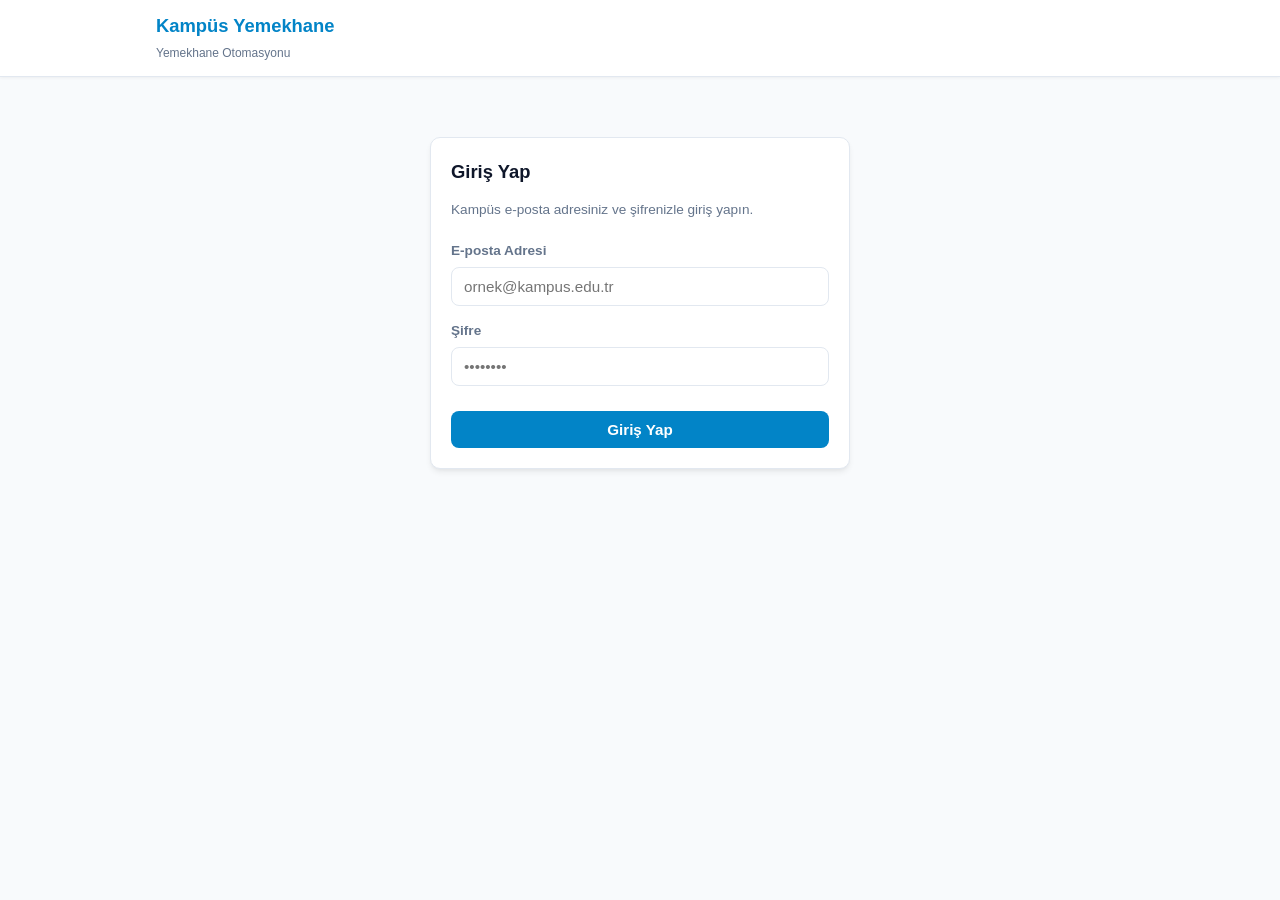
==== commit 2740cc6d: "docs: arayuz, dokumantasyon ve proje raporu sadeleştirildi" ====
--- a/frontend/index.html
+++ b/frontend/index.html
@@ -15,10 +15,9 @@
   <header>
     <div class="header-container">
       <div class="logo-area">
-        <span style="font-size: 1.5rem;">🍽️</span>
         <div>
           <h1>Kampüs Yemekhane</h1>
-          <span style="font-size: 0.75rem; color: var(--text-muted);">Otomasyon Sistemi</span>
+          <span style="font-size: 0.75rem; color: var(--text-muted);">Yemekhane Otomasyonu</span>
         </div>
       </div>
 
@@ -39,8 +38,8 @@
       <button type="button" class="nav-tab" data-screen="screen-weekly" onclick="showScreen('screen-weekly')">Haftalık Menü</button>
       <button type="button" class="nav-tab" data-screen="screen-reservations" onclick="showScreen('screen-reservations')">Rezervasyonlarım</button>
       <button type="button" class="nav-tab" data-screen="screen-balance" onclick="showScreen('screen-balance')">Bakiye</button>
-      <button type="button" class="nav-tab" data-screen="screen-allergens" onclick="showScreen('screen-allergens')">⚠️ Alerjenlerim</button>
-      <button type="button" class="nav-tab" id="tab-admin" data-screen="screen-admin" style="display: none;" onclick="showScreen('screen-admin')">⚙️ Yönetici Paneli</button>
+      <button type="button" class="nav-tab" data-screen="screen-allergens" onclick="showScreen('screen-allergens')">Alerjenlerim</button>
+      <button type="button" class="nav-tab" id="tab-admin" data-screen="screen-admin" style="display: none;" onclick="showScreen('screen-admin')">Yönetici Paneli</button>
     </div>
   </nav>
 
@@ -162,18 +161,18 @@
         <form onsubmit="handleSendReview(event)">
           <input type="hidden" id="review-menu-id">
           <div class="form-group">
-            <label for="review-rating">Puanınız (1 - 5 Yıldız)</label>
+            <label for="review-rating">Puanınız (1 - 5)</label>
             <select id="review-rating">
-              <option value="5">⭐⭐⭐⭐⭐ 5 - Mükemmel</option>
-              <option value="4">⭐⭐⭐⭐ 4 - Çok İyi</option>
-              <option value="3">⭐⭐⭐ 3 - Orta</option>
-              <option value="2">⭐⭐ 2 - Geliştirilmeli</option>
-              <option value="1">⭐ 1 - Kötü</option>
+              <option value="5">5 - Çok İyi</option>
+              <option value="4">4 - İyi</option>
+              <option value="3">3 - Orta</option>
+              <option value="2">2 - Kötü</option>
+              <option value="1">1 - Çok Kötü</option>
             </select>
           </div>
           <div class="form-group">
             <label for="review-comment">Yorumunuz (İsteğe bağlı)</label>
-            <textarea id="review-comment" rows="3" placeholder="Yemekler nasıldı, lezzet ve porsiyon nasıldı?"></textarea>
+            <textarea id="review-comment" rows="3" placeholder="Yemekler hakkındaki görüşünüz..."></textarea>
           </div>
           <button type="submit" class="btn btn-primary">Değerlendirmeyi Gönder</button>
           <button type="button" class="btn btn-sm" style="background: transparent; color: var(--text-muted); margin-top: 8px;" onclick="showScreen('screen-reservations')">İptal / Geri Dön</button>
@@ -189,9 +188,9 @@
     <!-- Alerjen Tercihleri -->
     <section id="screen-allergens" class="screen">
       <div class="card" style="max-width: 600px; margin: 0 auto;">
-        <div class="card-title">⚠️ Kişisel Alerjen Tercihlerim</div>
+        <div class="card-title">Alerjen Tercihlerim</div>
         <p style="font-size: 0.85rem; color: var(--text-muted); margin-bottom: 15px;">
-          Hassasiyetiniz olan alerjenleri seçin. Menüde bu maddeleri içeren yemekler olduğunda sistem sizi otomatik olarak uyaracaktır.
+          Hassasiyetiniz olan alerjenleri seçebilirsiniz. Seçili alerjenleri içeren yemekler menüde uyarı ile gösterilir.
         </p>
         <div id="allergens-checkbox-list" style="display: grid; grid-template-columns: repeat(auto-fit, minmax(160px, 1fr)); gap: 10px; margin-bottom: 20px;">
           <!-- Dinamik Checkbox Listesi -->
